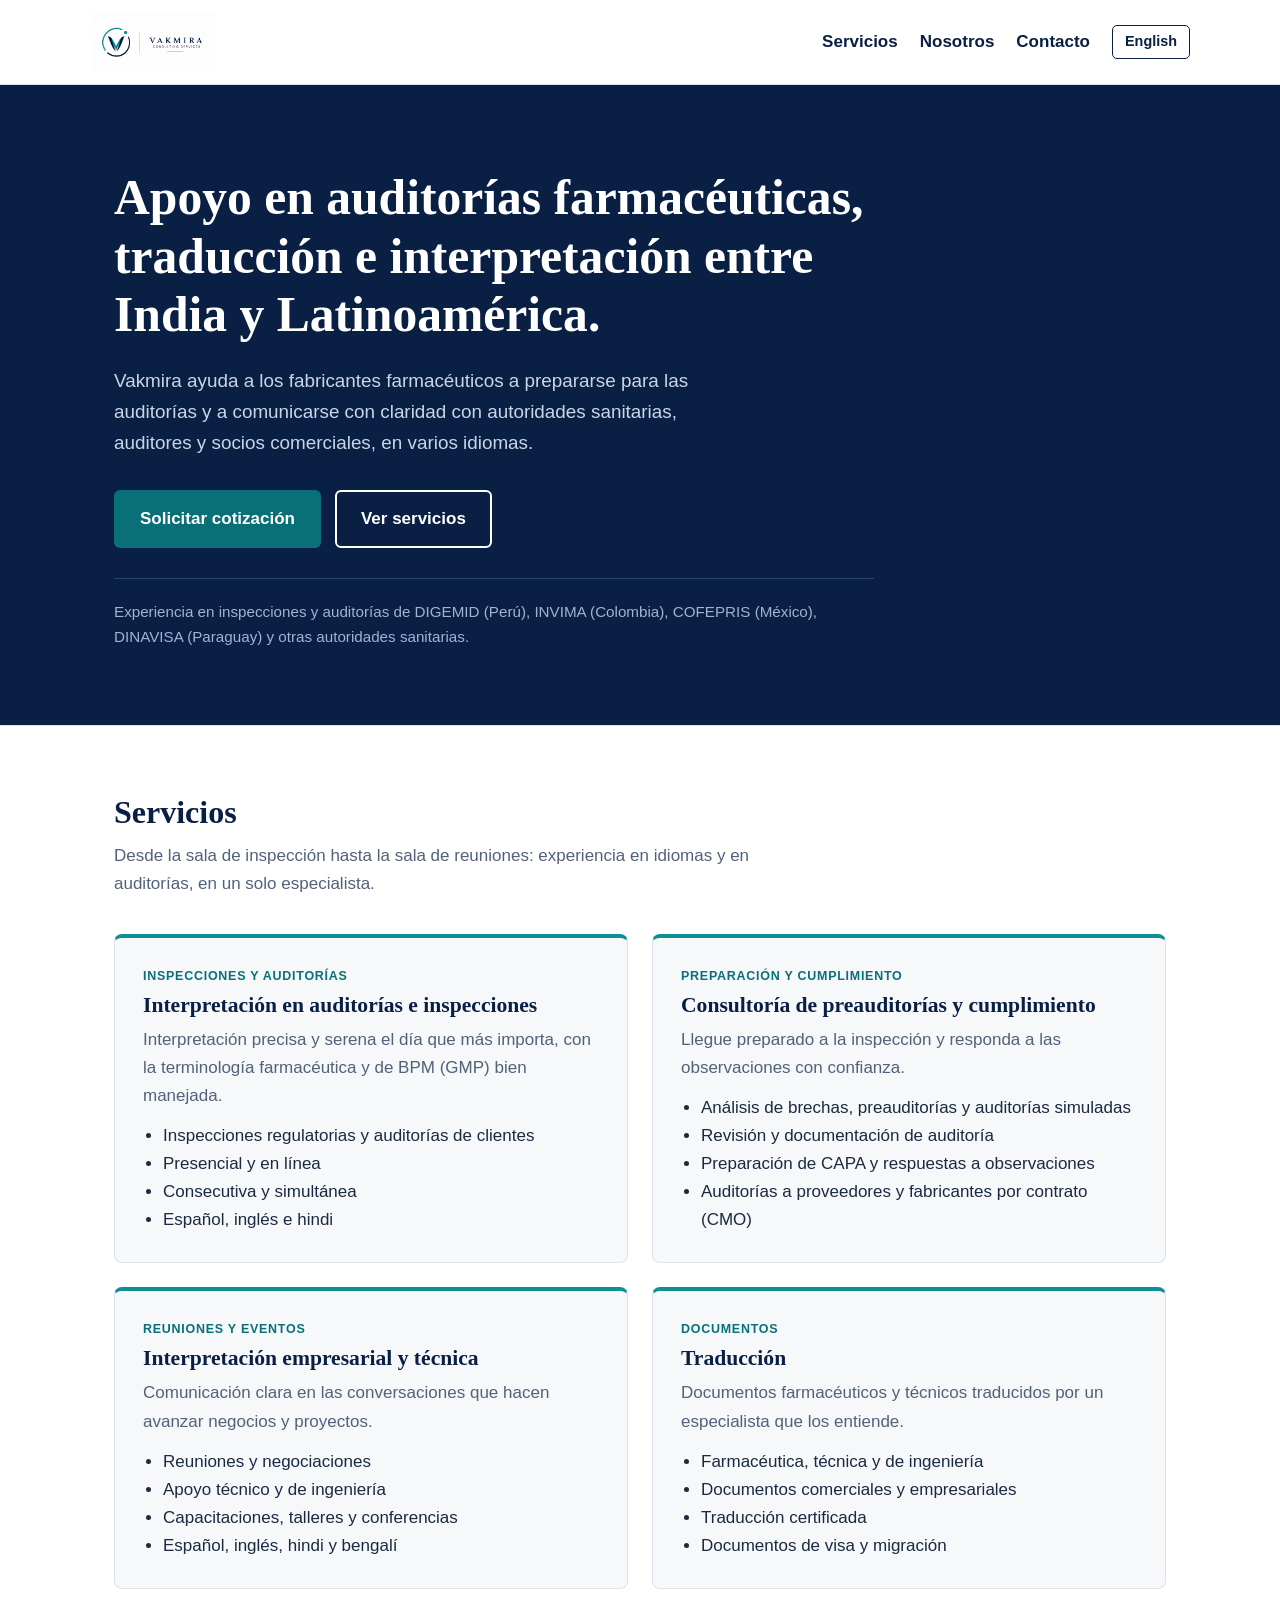
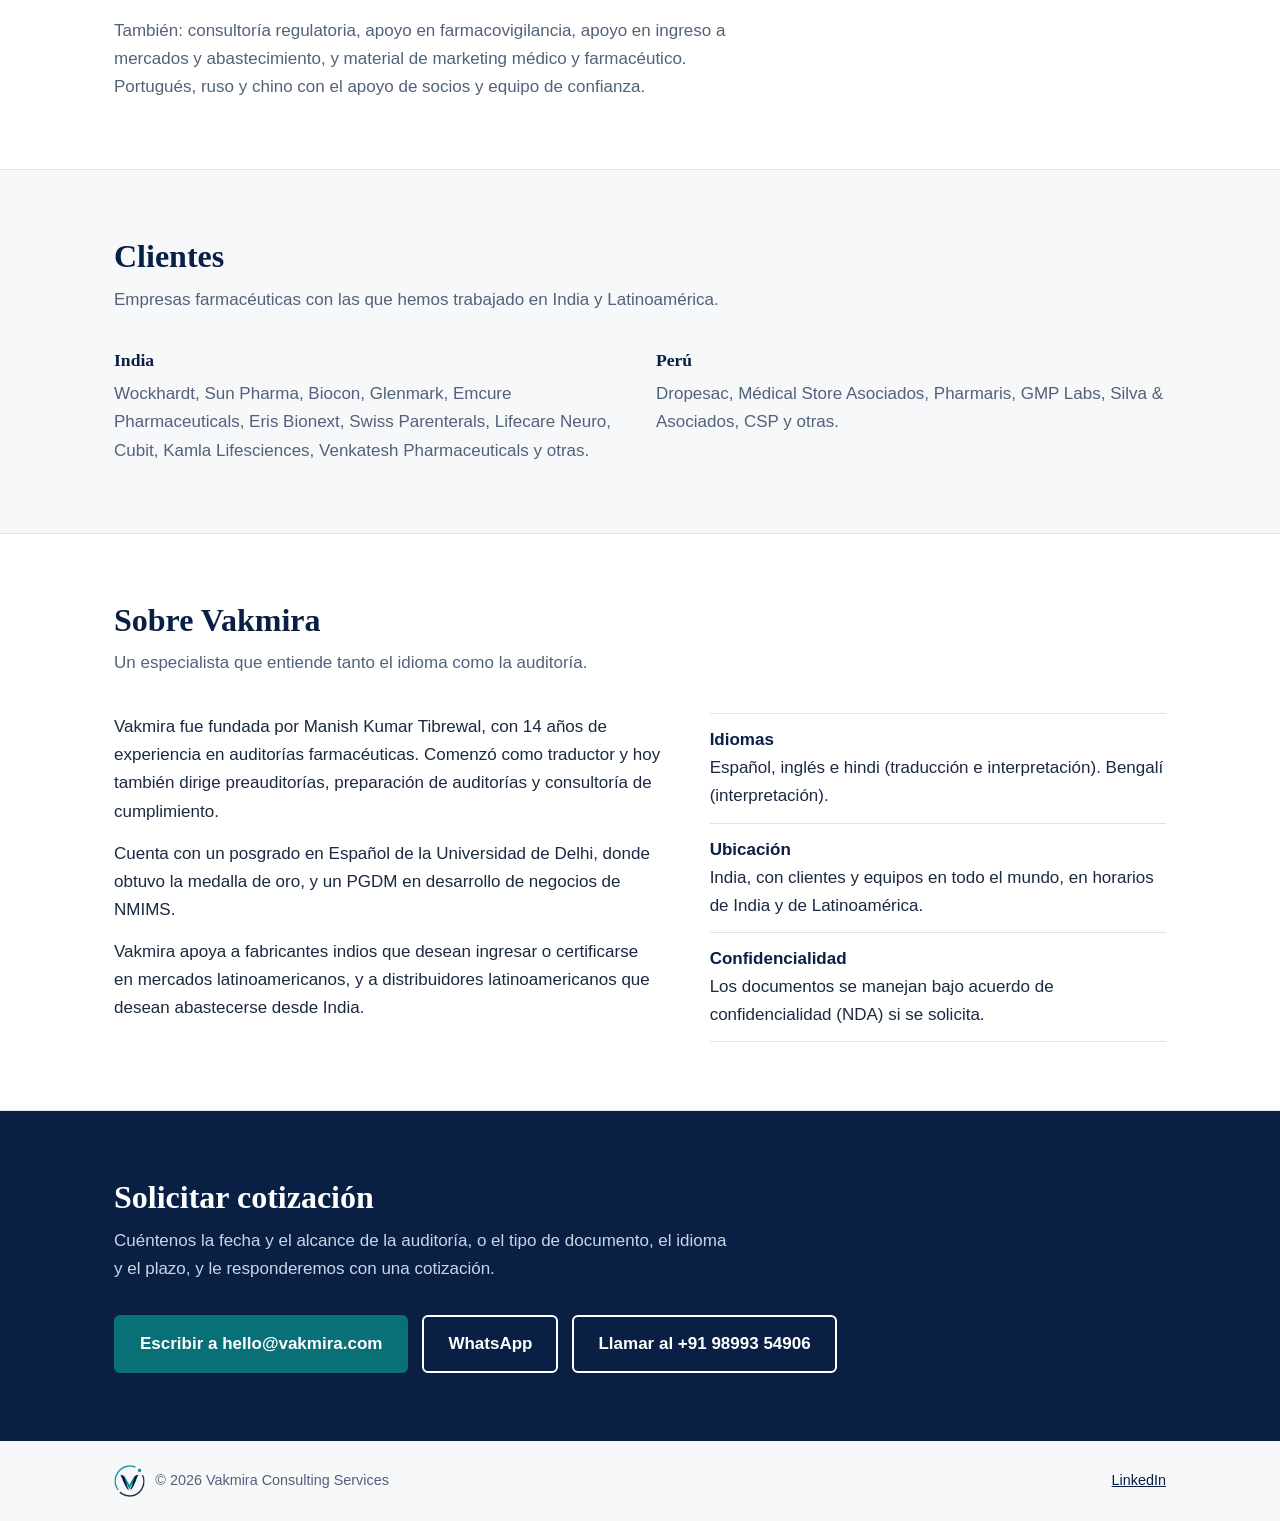
==== es.html @ 881c3103 "quick launch version" ====
<!DOCTYPE html>
<html lang="es">
<head>
  <meta charset="utf-8">
  <meta name="viewport" content="width=device-width, initial-scale=1">
  <title>Vakmira | Interpretación en auditorías farmacéuticas, traducción y consultoría</title>
  <meta name="description" content="Interpretación en auditorías e inspecciones farmacéuticas (DIGEMID, INVIMA, COFEPRIS, DINAVISA), consultoría de preauditorías y cumplimiento, y traducción farmacéutica entre India y Latinoamérica.">
  <link rel="icon" href="images/vakmira-symbol.png">
  <link rel="stylesheet" href="style.css">
</head>
<body>

<header>
  <div class="wrap bar">
    <a href="#top"><img src="images/Vakmira_logo_Consulting.png" alt="Vakmira Consulting Services"></a>
    <nav>
      <a href="#servicios">Servicios</a>
      <a href="#nosotros">Nosotros</a>
      <a href="#contacto">Contacto</a>
      <a class="lang" href="index.html" lang="en">English</a>
    </nav>
  </div>
</header>

<main id="top">

  <section class="hero">
    <div class="wrap">
      <h1>Apoyo en auditorías farmacéuticas, traducción e interpretación entre India y Latinoamérica.</h1>
      <p>Vakmira ayuda a los fabricantes farmacéuticos a prepararse para las auditorías y a comunicarse con claridad con autoridades sanitarias, auditores y socios comerciales, en varios idiomas.</p>
      <div class="btns">
        <a class="btn btn-teal" href="#contacto">Solicitar cotización</a>
        <a class="btn btn-light" href="#servicios">Ver servicios</a>
      </div>
      <div class="regs">Experiencia en inspecciones y auditorías de DIGEMID (Perú), INVIMA (Colombia), COFEPRIS (México), DINAVISA (Paraguay) y otras autoridades sanitarias.</div>
    </div>
  </section>

  <section class="alt" id="servicios">
    <div class="wrap">
      <h2>Servicios</h2>
      <p class="intro">Desde la sala de inspección hasta la sala de reuniones: experiencia en idiomas y en auditorías, en un solo especialista.</p>
      <div class="grid">

        <div class="card">
          <span class="tag">Inspecciones y auditorías</span>
          <h3>Interpretación en auditorías e inspecciones</h3>
          <p>Interpretación precisa y serena el día que más importa, con la terminología farmacéutica y de BPM (GMP) bien manejada.</p>
          <ul>
            <li>Inspecciones regulatorias y auditorías de clientes</li>
            <li>Presencial y en línea</li>
            <li>Consecutiva y simultánea</li>
            <li>Español, inglés e hindi</li>
          </ul>
        </div>

        <div class="card">
          <span class="tag">Preparación y cumplimiento</span>
          <h3>Consultoría de preauditorías y cumplimiento</h3>
          <p>Llegue preparado a la inspección y responda a las observaciones con confianza.</p>
          <ul>
            <li>Análisis de brechas, preauditorías y auditorías simuladas</li>
            <li>Revisión y documentación de auditoría</li>
            <li>Preparación de CAPA y respuestas a observaciones</li>
            <li>Auditorías a proveedores y fabricantes por contrato (CMO)</li>
          </ul>
        </div>

        <div class="card">
          <span class="tag">Reuniones y eventos</span>
          <h3>Interpretación empresarial y técnica</h3>
          <p>Comunicación clara en las conversaciones que hacen avanzar negocios y proyectos.</p>
          <ul>
            <li>Reuniones y negociaciones</li>
            <li>Apoyo técnico y de ingeniería</li>
            <li>Capacitaciones, talleres y conferencias</li>
            <li>Español, inglés, hindi y bengalí</li>
          </ul>
        </div>

        <div class="card">
          <span class="tag">Documentos</span>
          <h3>Traducción</h3>
          <p>Documentos farmacéuticos y técnicos traducidos por un especialista que los entiende.</p>
          <ul>
            <li>Farmacéutica, técnica y de ingeniería</li>
            <li>Documentos comerciales y empresariales</li>
            <li>Traducción certificada</li>
            <li>Documentos de visa y migración</li>
          </ul>
        </div>

      </div>
      <p class="intro" style="margin:28px 0 0">También: consultoría regulatoria, apoyo en farmacovigilancia, apoyo en ingreso a mercados y abastecimiento, y material de marketing médico y farmacéutico. Portugués, ruso y chino con el apoyo de socios y equipo de confianza.</p>
    </div>
  </section>

  <section id="clientes">
    <div class="wrap">
      <h2>Clientes</h2>
      <p class="intro">Empresas farmacéuticas con las que hemos trabajado en India y Latinoamérica.</p>
      <div class="clients">
        <div>
          <h3>India</h3>
          <p>Wockhardt, Sun Pharma, Biocon, Glenmark, Emcure Pharmaceuticals, Eris Bionext, Swiss Parenterals, Lifecare Neuro, Cubit, Kamla Lifesciences, Venkatesh Pharmaceuticals y otras.</p>
        </div>
        <div>
          <h3>Perú</h3>
          <p>Dropesac, Médical Store Asociados, Pharmaris, GMP Labs, Silva &amp; Asociados, CSP y otras.</p>
        </div>
      </div>
    </div>
  </section>

  <section class="alt" id="nosotros">
    <div class="wrap">
      <h2>Sobre Vakmira</h2>
      <p class="intro">Un especialista que entiende tanto el idioma como la auditoría.</p>
      <div class="about">
        <div>
          <p>Vakmira fue fundada por Manish Kumar Tibrewal, con 14 años de experiencia en auditorías farmacéuticas. Comenzó como traductor y hoy también dirige preauditorías, preparación de auditorías y consultoría de cumplimiento.</p>
          <p>Cuenta con un posgrado en Español de la Universidad de Delhi, donde obtuvo la medalla de oro, y un PGDM en desarrollo de negocios de NMIMS.</p>
          <p>Vakmira apoya a fabricantes indios que desean ingresar o certificarse en mercados latinoamericanos, y a distribuidores latinoamericanos que desean abastecerse desde India.</p>
        </div>
        <ul class="facts">
          <li><b>Idiomas</b>Español, inglés e hindi (traducción e interpretación). Bengalí (interpretación).</li>
          <li><b>Ubicación</b>India, con clientes y equipos en todo el mundo, en horarios de India y de Latinoamérica.</li>
          <li><b>Confidencialidad</b>Los documentos se manejan bajo acuerdo de confidencialidad (NDA) si se solicita.</li>
        </ul>
      </div>
    </div>
  </section>

  <section class="contact" id="contacto">
    <div class="wrap">
      <h2>Solicitar cotización</h2>
      <p>Cuéntenos la fecha y el alcance de la auditoría, o el tipo de documento, el idioma y el plazo, y le responderemos con una cotización.</p>
      <div class="btns">
        <a class="btn btn-teal" href="mailto:hello@vakmira.com?subject=Solicitud%20de%20cotizaci%C3%B3n">Escribir a hello@vakmira.com</a>
        <a class="btn btn-light" href="https://wa.me/919899354906">WhatsApp</a>
        <a class="btn btn-light" href="tel:+919899354906">Llamar al +91 98993 54906</a>
      </div>
    </div>
  </section>

</main>

<footer>
  <div class="wrap">
    <span><img src="images/vakmira-symbol.png" alt="">&copy; 2026 Vakmira Consulting Services</span>
    <a href="https://www.linkedin.com/in/manish-kumar-tibrewal-53845572">LinkedIn</a>
  </div>
</footer>

</body>
</html>
---- style.css ----
/* Vakmira shared styles. Colors are taken from the Vakmira symbol: navy and teal. */
:root {
  --navy: #0A1F44;
  --teal: #0E8F96;
  --teal-dark: #0A7078;
  --ink: #1B2A41;
  --muted: #52627A;
  --line: #DCE3EA;
  --paper: #F6F8FA;
}
* { box-sizing: border-box; }
html { scroll-behavior: smooth; }
body { margin: 0; font: 17px/1.65 Arial, Helvetica, sans-serif; color: var(--ink); background: var(--paper); }
h1, h2, h3 { font-family: Georgia, "Times New Roman", serif; color: var(--navy); line-height: 1.18; margin: 0; }
.wrap { max-width: 1100px; margin: 0 auto; padding: 0 24px; }

/* Header */
header { background: #fff; border-bottom: 1px solid var(--line); }
.bar { display: flex; align-items: center; justify-content: space-between; gap: 12px; flex-wrap: wrap; padding: 12px 0; }
.bar img { height: 60px; display: block; }
nav { display: flex; align-items: center; gap: 22px; flex-wrap: wrap; }
nav a { color: var(--navy); text-decoration: none; font-weight: 600; }
nav a:hover { color: var(--teal-dark); }
nav .lang { border: 1.5px solid var(--navy); border-radius: 5px; padding: 4px 12px; font-size: .9rem; }

/* Opening section */
.hero { background: var(--navy); color: #fff; padding: 84px 0 76px; }
.hero h1 { color: #fff; font-size: clamp(2rem, 5vw, 3.1rem); max-width: 780px; }
.hero p { font-size: 1.18rem; color: #C9D6E6; max-width: 640px; margin: 20px 0 0; }
.regs { margin-top: 30px; padding-top: 20px; border-top: 1px solid #2B4170; color: #9FB4D0; font-size: .95rem; max-width: 760px; }

/* Buttons */
.btns { display: flex; gap: 14px; flex-wrap: wrap; margin-top: 32px; }
.btn { display: inline-block; padding: 13px 24px; border-radius: 6px; font-weight: 700; text-decoration: none; border: 2px solid transparent; }
.btn-teal { background: var(--teal-dark); color: #fff; }
.btn-teal:hover { background: var(--teal); }
.btn-light { border-color: #fff; color: #fff; }
.btn-light:hover { background: rgba(255, 255, 255, .14); }

/* Sections */
section { padding: 68px 0; }
.alt { background: #fff; border-top: 1px solid var(--line); border-bottom: 1px solid var(--line); }
h2 { font-size: 2rem; margin-bottom: 10px; }
.intro { color: var(--muted); max-width: 640px; margin: 0 0 36px; }

/* Service cards */
.grid { display: grid; grid-template-columns: repeat(2, 1fr); gap: 24px; }
.card { background: #fff; border: 1px solid var(--line); border-top: 4px solid var(--teal); border-radius: 8px; padding: 28px; }
.alt .card { background: var(--paper); }
.card h3 { font-size: 1.35rem; margin-bottom: 8px; }
.card p { margin: 0 0 12px; color: var(--muted); }
.card ul { margin: 0; padding-left: 20px; }
.tag { display: block; font-size: .78rem; font-weight: 700; letter-spacing: .06em; text-transform: uppercase; color: var(--teal-dark); margin-bottom: 6px; }

/* Clients */
.clients { display: grid; grid-template-columns: 1fr 1fr; gap: 32px; }
.clients h3 { font-size: 1.1rem; margin-bottom: 10px; }
.clients p { margin: 0; color: var(--muted); }

/* About */
.about { display: grid; grid-template-columns: 1.2fr 1fr; gap: 48px; }
.about p { margin: 0 0 14px; }
.facts { list-style: none; margin: 0; padding: 0; }
.facts li { padding: 12px 0; border-bottom: 1px solid var(--line); }
.facts li:first-child { border-top: 1px solid var(--line); }
.facts b { display: block; color: var(--navy); }

/* Contact */
.contact { background: var(--navy); color: #fff; }
.contact h2 { color: #fff; }
.contact p { color: #C9D6E6; max-width: 620px; margin: 0 0 8px; }

footer { padding: 24px 0; font-size: .9rem; color: var(--muted); }
footer .wrap { display: flex; align-items: center; justify-content: space-between; flex-wrap: wrap; gap: 12px; }
footer img { height: 32px; vertical-align: middle; margin-right: 10px; }
footer a { color: var(--navy); }

/* Phones */
@media (max-width: 760px) {
  .grid, .clients, .about { grid-template-columns: 1fr; }
  .hero { padding: 52px 0; }
  section { padding: 48px 0; }
}
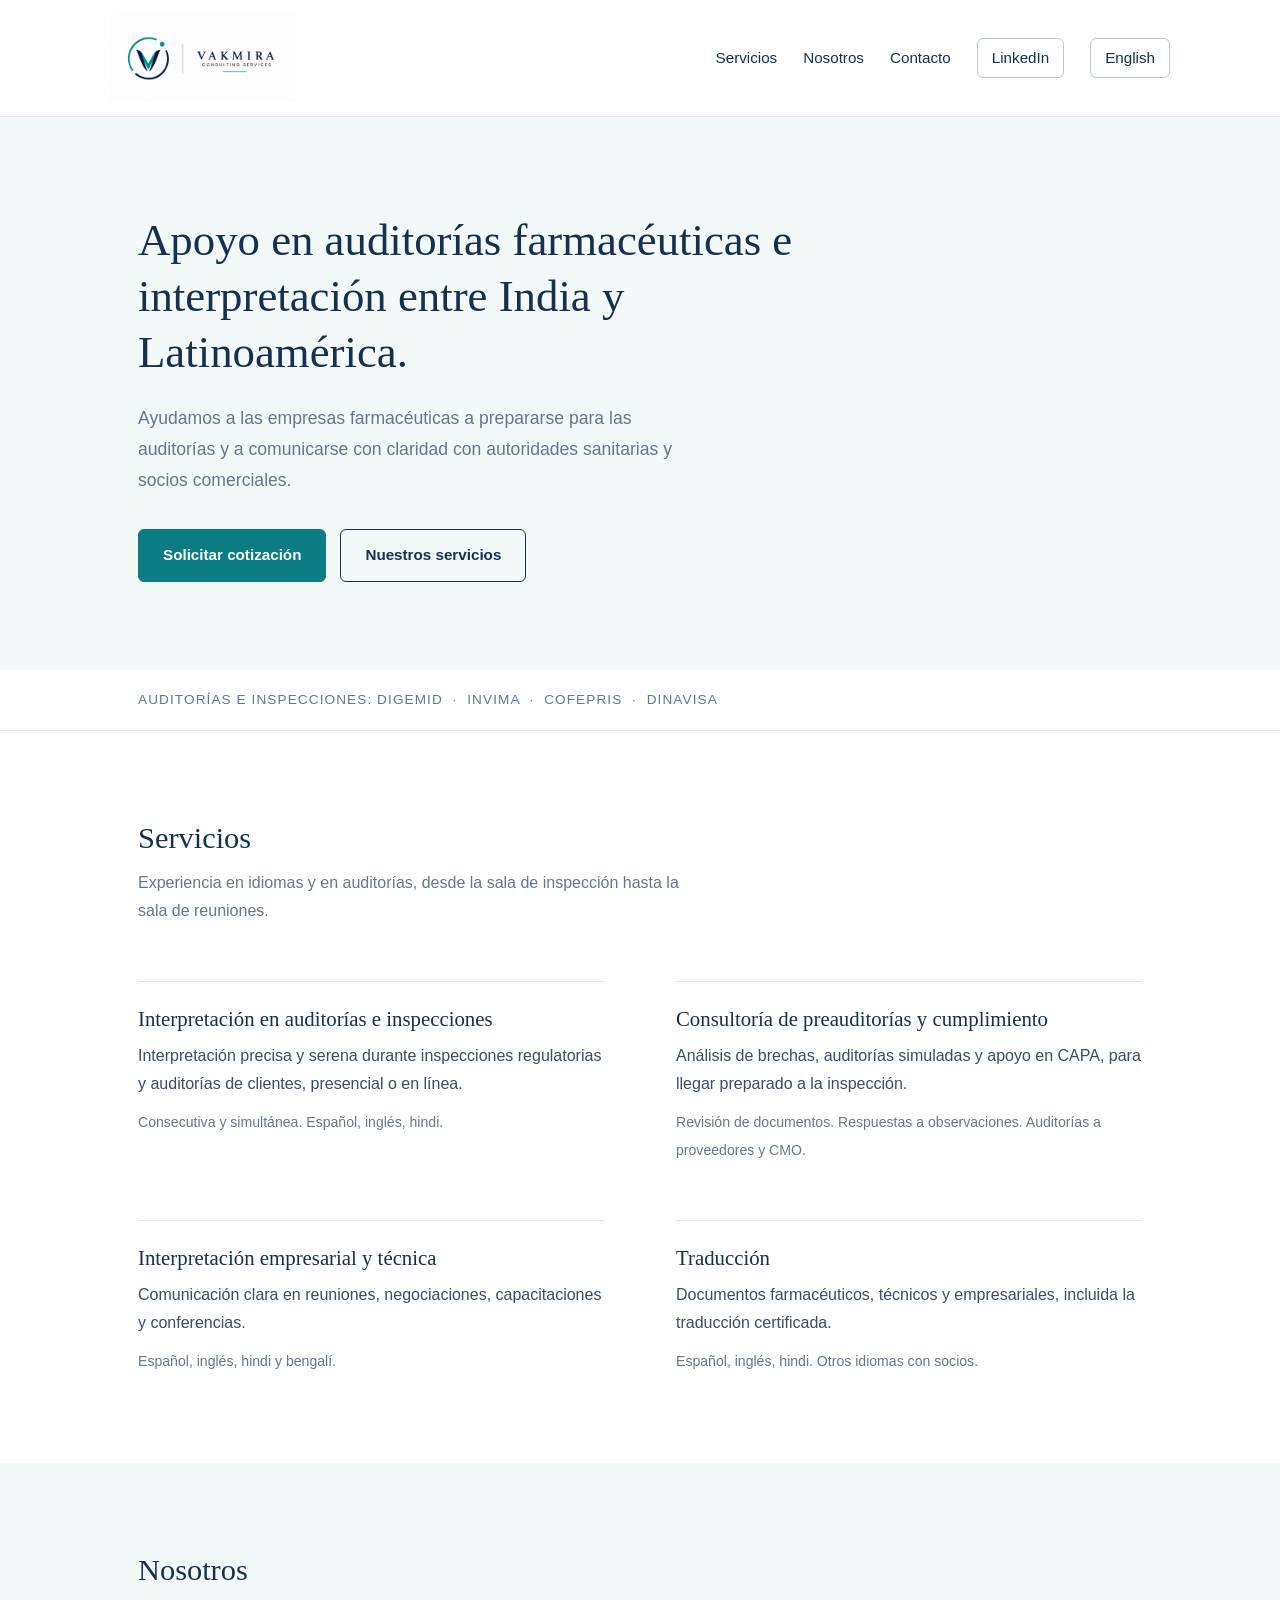
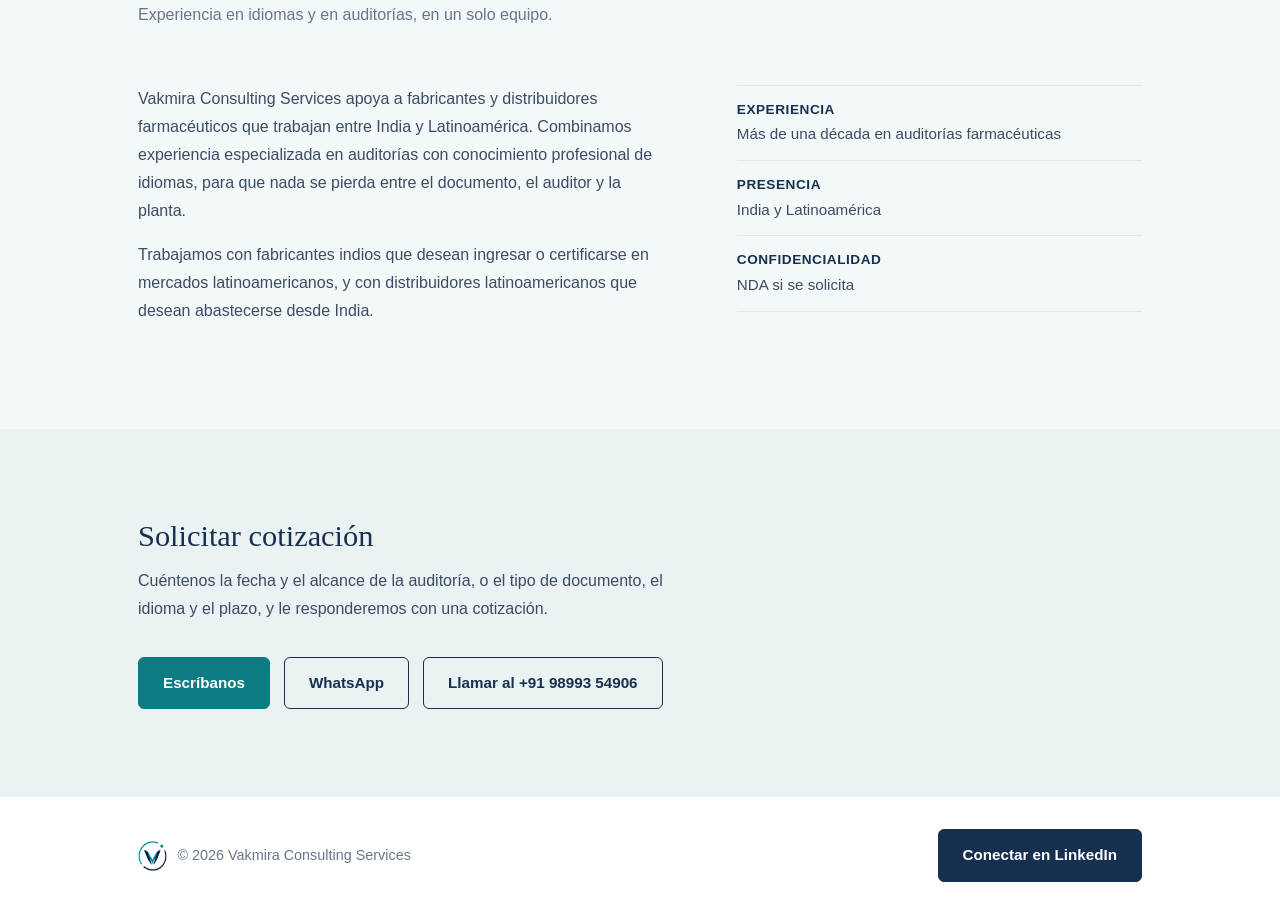
==== commit f43f2aa3: "Latest site files 17 oct" ====
--- a/es.html
+++ b/es.html
@@ -17,7 +17,8 @@
       <a href="#servicios">Servicios</a>
       <a href="#nosotros">Nosotros</a>
       <a href="#contacto">Contacto</a>
-      <a class="lang" href="index.html" lang="en">English</a>
+      <a class="pill" href="https://www.linkedin.com/in/manish-kumar-tibrewal-53845572">LinkedIn</a>
+      <a class="pill" href="index.html" lang="en">English</a>
     </nav>
   </div>
 </header>
@@ -26,87 +27,41 @@
 
   <section class="hero">
     <div class="wrap">
-      <h1>Apoyo en auditorías farmacéuticas, traducción e interpretación entre India y Latinoamérica.</h1>
-      <p>Vakmira ayuda a los fabricantes farmacéuticos a prepararse para las auditorías y a comunicarse con claridad con autoridades sanitarias, auditores y socios comerciales, en varios idiomas.</p>
+      <h1>Apoyo en auditorías farmacéuticas e interpretación entre India y Latinoamérica.</h1>
+      <p>Ayudamos a las empresas farmacéuticas a prepararse para las auditorías y a comunicarse con claridad con autoridades sanitarias y socios comerciales.</p>
       <div class="btns">
         <a class="btn btn-teal" href="#contacto">Solicitar cotización</a>
-        <a class="btn btn-light" href="#servicios">Ver servicios</a>
+        <a class="btn" href="#servicios">Nuestros servicios</a>
       </div>
-      <div class="regs">Experiencia en inspecciones y auditorías de DIGEMID (Perú), INVIMA (Colombia), COFEPRIS (México), DINAVISA (Paraguay) y otras autoridades sanitarias.</div>
     </div>
   </section>
 
-  <section class="alt" id="servicios">
+  <div class="strip"><div class="wrap">Auditorías e inspecciones: DIGEMID &nbsp;·&nbsp; INVIMA &nbsp;·&nbsp; COFEPRIS &nbsp;·&nbsp; DINAVISA</div></div>
+
+  <section id="servicios">
     <div class="wrap">
       <h2>Servicios</h2>
-      <p class="intro">Desde la sala de inspección hasta la sala de reuniones: experiencia en idiomas y en auditorías, en un solo especialista.</p>
+      <p class="intro">Experiencia en idiomas y en auditorías, desde la sala de inspección hasta la sala de reuniones.</p>
       <div class="grid">
-
-        <div class="card">
-          <span class="tag">Inspecciones y auditorías</span>
+        <div class="svc">
           <h3>Interpretación en auditorías e inspecciones</h3>
-          <p>Interpretación precisa y serena el día que más importa, con la terminología farmacéutica y de BPM (GMP) bien manejada.</p>
-          <ul>
-            <li>Inspecciones regulatorias y auditorías de clientes</li>
-            <li>Presencial y en línea</li>
-            <li>Consecutiva y simultánea</li>
-            <li>Español, inglés e hindi</li>
-          </ul>
+          <p>Interpretación precisa y serena durante inspecciones regulatorias y auditorías de clientes, presencial o en línea.</p>
+          <small>Consecutiva y simultánea. Español, inglés, hindi.</small>
         </div>
-
-        <div class="card">
-          <span class="tag">Preparación y cumplimiento</span>
+        <div class="svc">
           <h3>Consultoría de preauditorías y cumplimiento</h3>
-          <p>Llegue preparado a la inspección y responda a las observaciones con confianza.</p>
-          <ul>
-            <li>Análisis de brechas, preauditorías y auditorías simuladas</li>
-            <li>Revisión y documentación de auditoría</li>
-            <li>Preparación de CAPA y respuestas a observaciones</li>
-            <li>Auditorías a proveedores y fabricantes por contrato (CMO)</li>
-          </ul>
+          <p>Análisis de brechas, auditorías simuladas y apoyo en CAPA, para llegar preparado a la inspección.</p>
+          <small>Revisión de documentos. Respuestas a observaciones. Auditorías a proveedores y CMO.</small>
         </div>
-
-        <div class="card">
-          <span class="tag">Reuniones y eventos</span>
+        <div class="svc">
           <h3>Interpretación empresarial y técnica</h3>
-          <p>Comunicación clara en las conversaciones que hacen avanzar negocios y proyectos.</p>
-          <ul>
-            <li>Reuniones y negociaciones</li>
-            <li>Apoyo técnico y de ingeniería</li>
-            <li>Capacitaciones, talleres y conferencias</li>
-            <li>Español, inglés, hindi y bengalí</li>
-          </ul>
+          <p>Comunicación clara en reuniones, negociaciones, capacitaciones y conferencias.</p>
+          <small>Español, inglés, hindi y bengalí.</small>
         </div>
-
-        <div class="card">
-          <span class="tag">Documentos</span>
+        <div class="svc">
           <h3>Traducción</h3>
-          <p>Documentos farmacéuticos y técnicos traducidos por un especialista que los entiende.</p>
-          <ul>
-            <li>Farmacéutica, técnica y de ingeniería</li>
-            <li>Documentos comerciales y empresariales</li>
-            <li>Traducción certificada</li>
-            <li>Documentos de visa y migración</li>
-          </ul>
-        </div>
-
-      </div>
-      <p class="intro" style="margin:28px 0 0">También: consultoría regulatoria, apoyo en farmacovigilancia, apoyo en ingreso a mercados y abastecimiento, y material de marketing médico y farmacéutico. Portugués, ruso y chino con el apoyo de socios y equipo de confianza.</p>
-    </div>
-  </section>
-
-  <section id="clientes">
-    <div class="wrap">
-      <h2>Clientes</h2>
-      <p class="intro">Empresas farmacéuticas con las que hemos trabajado en India y Latinoamérica.</p>
-      <div class="clients">
-        <div>
-          <h3>India</h3>
-          <p>Wockhardt, Sun Pharma, Biocon, Glenmark, Emcure Pharmaceuticals, Eris Bionext, Swiss Parenterals, Lifecare Neuro, Cubit, Kamla Lifesciences, Venkatesh Pharmaceuticals y otras.</p>
-        </div>
-        <div>
-          <h3>Perú</h3>
-          <p>Dropesac, Médical Store Asociados, Pharmaris, GMP Labs, Silva &amp; Asociados, CSP y otras.</p>
+          <p>Documentos farmacéuticos, técnicos y empresariales, incluida la traducción certificada.</p>
+          <small>Español, inglés, hindi. Otros idiomas con socios.</small>
         </div>
       </div>
     </div>
@@ -114,18 +69,17 @@
 
   <section class="alt" id="nosotros">
     <div class="wrap">
-      <h2>Sobre Vakmira</h2>
-      <p class="intro">Un especialista que entiende tanto el idioma como la auditoría.</p>
+      <h2>Nosotros</h2>
+      <p class="intro">Experiencia en idiomas y en auditorías, en un solo equipo.</p>
       <div class="about">
         <div>
-          <p>Vakmira fue fundada por Manish Kumar Tibrewal, con 14 años de experiencia en auditorías farmacéuticas. Comenzó como traductor y hoy también dirige preauditorías, preparación de auditorías y consultoría de cumplimiento.</p>
-          <p>Cuenta con un posgrado en Español de la Universidad de Delhi, donde obtuvo la medalla de oro, y un PGDM en desarrollo de negocios de NMIMS.</p>
-          <p>Vakmira apoya a fabricantes indios que desean ingresar o certificarse en mercados latinoamericanos, y a distribuidores latinoamericanos que desean abastecerse desde India.</p>
+          <p>Vakmira Consulting Services apoya a fabricantes y distribuidores farmacéuticos que trabajan entre India y Latinoamérica. Combinamos experiencia especializada en auditorías con conocimiento profesional de idiomas, para que nada se pierda entre el documento, el auditor y la planta.</p>
+          <p>Trabajamos con fabricantes indios que desean ingresar o certificarse en mercados latinoamericanos, y con distribuidores latinoamericanos que desean abastecerse desde India.</p>
         </div>
         <ul class="facts">
-          <li><b>Idiomas</b>Español, inglés e hindi (traducción e interpretación). Bengalí (interpretación).</li>
-          <li><b>Ubicación</b>India, con clientes y equipos en todo el mundo, en horarios de India y de Latinoamérica.</li>
-          <li><b>Confidencialidad</b>Los documentos se manejan bajo acuerdo de confidencialidad (NDA) si se solicita.</li>
+          <li><b>Experiencia</b>Más de una década en auditorías farmacéuticas</li>
+          <li><b>Presencia</b>India y Latinoamérica</li>
+          <li><b>Confidencialidad</b>NDA si se solicita</li>
         </ul>
       </div>
     </div>
@@ -136,9 +90,9 @@
       <h2>Solicitar cotización</h2>
       <p>Cuéntenos la fecha y el alcance de la auditoría, o el tipo de documento, el idioma y el plazo, y le responderemos con una cotización.</p>
       <div class="btns">
-        <a class="btn btn-teal" href="mailto:hello@vakmira.com?subject=Solicitud%20de%20cotizaci%C3%B3n">Escribir a hello@vakmira.com</a>
-        <a class="btn btn-light" href="https://wa.me/919899354906">WhatsApp</a>
-        <a class="btn btn-light" href="tel:+919899354906">Llamar al +91 98993 54906</a>
+        <a class="btn btn-teal" href="mailto:hello@vakmira.com?subject=Solicitud%20de%20cotizaci%C3%B3n">Escríbanos</a>
+        <a class="btn" href="https://wa.me/919899354906">WhatsApp</a>
+        <a class="btn" href="tel:+919899354906">Llamar al +91 98993 54906</a>
       </div>
     </div>
   </section>
@@ -148,7 +102,7 @@
 <footer>
   <div class="wrap">
     <span><img src="images/vakmira-symbol.png" alt="">&copy; 2026 Vakmira Consulting Services</span>
-    <a href="https://www.linkedin.com/in/manish-kumar-tibrewal-53845572">LinkedIn</a>
+    <a class="btn btn-navy" href="https://www.linkedin.com/in/manish-kumar-tibrewal-53845572">Conectar en LinkedIn</a>
   </div>
 </footer>
 
--- a/style.css
+++ b/style.css
@@ -1,83 +1,77 @@
-/* Vakmira shared styles. Colors are taken from the Vakmira symbol: navy and teal. */
+/* Vakmira shared styles: lighter, calmer version. Brand navy and teal come from the symbol. */
 :root {
-  --navy: #0A1F44;
+  --navy: #17304F;
   --teal: #0E8F96;
-  --teal-dark: #0A7078;
-  --ink: #1B2A41;
-  --muted: #52627A;
-  --line: #DCE3EA;
-  --paper: #F6F8FA;
+  --teal-dark: #0B7C83;
+  --text: #3B4C63;
+  --muted: #66778C;
+  --line: #E1E8EC;
+  --tint: #F3F8F8;
 }
 * { box-sizing: border-box; }
 html { scroll-behavior: smooth; }
-body { margin: 0; font: 17px/1.65 Arial, Helvetica, sans-serif; color: var(--ink); background: var(--paper); }
-h1, h2, h3 { font-family: Georgia, "Times New Roman", serif; color: var(--navy); line-height: 1.18; margin: 0; }
-.wrap { max-width: 1100px; margin: 0 auto; padding: 0 24px; }
+body { margin: 0; font: 16px/1.75 Arial, Helvetica, sans-serif; color: var(--text); background: #fff; }
+h1, h2, h3 { font-family: Georgia, "Times New Roman", serif; font-weight: 400; color: var(--navy); line-height: 1.25; margin: 0; }
+.wrap { max-width: 1060px; margin: 0 auto; padding: 0 28px; }
 
 /* Header */
-header { background: #fff; border-bottom: 1px solid var(--line); }
-.bar { display: flex; align-items: center; justify-content: space-between; gap: 12px; flex-wrap: wrap; padding: 12px 0; }
-.bar img { height: 60px; display: block; }
-nav { display: flex; align-items: center; gap: 22px; flex-wrap: wrap; }
-nav a { color: var(--navy); text-decoration: none; font-weight: 600; }
+header { border-bottom: 1px solid var(--line); }
+.bar { display: flex; align-items: center; justify-content: space-between; gap: 16px; flex-wrap: wrap; padding: 14px 0; }
+.bar img { height: 88px; display: block; }
+nav { display: flex; align-items: center; gap: 26px; flex-wrap: wrap; }
+nav a { color: var(--navy); text-decoration: none; font-weight: 500; font-size: .95rem; }
 nav a:hover { color: var(--teal-dark); }
-nav .lang { border: 1.5px solid var(--navy); border-radius: 5px; padding: 4px 12px; font-size: .9rem; }
+nav .pill { border: 1px solid #B9C7D6; border-radius: 6px; padding: 6px 14px; }
+nav .pill:hover { border-color: var(--teal); }
 
 /* Opening section */
-.hero { background: var(--navy); color: #fff; padding: 84px 0 76px; }
-.hero h1 { color: #fff; font-size: clamp(2rem, 5vw, 3.1rem); max-width: 780px; }
-.hero p { font-size: 1.18rem; color: #C9D6E6; max-width: 640px; margin: 20px 0 0; }
-.regs { margin-top: 30px; padding-top: 20px; border-top: 1px solid #2B4170; color: #9FB4D0; font-size: .95rem; max-width: 760px; }
+.hero { background: var(--tint); padding: 96px 0 88px; }
+.hero h1 { font-size: clamp(1.9rem, 4.4vw, 2.8rem); max-width: 700px; }
+.hero p { font-size: 1.1rem; color: var(--muted); max-width: 560px; margin: 22px 0 0; }
+.strip { padding: 18px 0; border-bottom: 1px solid var(--line); font-size: .85rem; letter-spacing: .08em; text-transform: uppercase; color: var(--muted); }
 
 /* Buttons */
-.btns { display: flex; gap: 14px; flex-wrap: wrap; margin-top: 32px; }
-.btn { display: inline-block; padding: 13px 24px; border-radius: 6px; font-weight: 700; text-decoration: none; border: 2px solid transparent; }
-.btn-teal { background: var(--teal-dark); color: #fff; }
-.btn-teal:hover { background: var(--teal); }
-.btn-light { border-color: #fff; color: #fff; }
-.btn-light:hover { background: rgba(255, 255, 255, .14); }
+.btns { display: flex; gap: 14px; flex-wrap: wrap; margin-top: 34px; }
+.btn { display: inline-block; padding: 12px 24px; border-radius: 6px; font-weight: 600; font-size: .95rem; text-decoration: none; border: 1.5px solid var(--navy); color: var(--navy); }
+.btn:hover { background: rgba(14, 143, 150, .08); }
+.btn-teal { background: var(--teal-dark); border-color: var(--teal-dark); color: #fff; }
+.btn-teal:hover { background: var(--teal); border-color: var(--teal); }
+.btn-navy { background: var(--navy); color: #fff; }
+.btn-navy:hover { background: var(--teal-dark); border-color: var(--teal-dark); }
 
 /* Sections */
-section { padding: 68px 0; }
-.alt { background: #fff; border-top: 1px solid var(--line); border-bottom: 1px solid var(--line); }
-h2 { font-size: 2rem; margin-bottom: 10px; }
-.intro { color: var(--muted); max-width: 640px; margin: 0 0 36px; }
+section { padding: 88px 0; }
+h2 { font-size: 1.9rem; margin-bottom: 12px; }
+.intro { color: var(--muted); max-width: 560px; margin: 0 0 56px; }
 
-/* Service cards */
-.grid { display: grid; grid-template-columns: repeat(2, 1fr); gap: 24px; }
-.card { background: #fff; border: 1px solid var(--line); border-top: 4px solid var(--teal); border-radius: 8px; padding: 28px; }
-.alt .card { background: var(--paper); }
-.card h3 { font-size: 1.35rem; margin-bottom: 8px; }
-.card p { margin: 0 0 12px; color: var(--muted); }
-.card ul { margin: 0; padding-left: 20px; }
-.tag { display: block; font-size: .78rem; font-weight: 700; letter-spacing: .06em; text-transform: uppercase; color: var(--teal-dark); margin-bottom: 6px; }
-
-/* Clients */
-.clients { display: grid; grid-template-columns: 1fr 1fr; gap: 32px; }
-.clients h3 { font-size: 1.1rem; margin-bottom: 10px; }
-.clients p { margin: 0; color: var(--muted); }
+/* Services */
+.grid { display: grid; grid-template-columns: 1fr 1fr; gap: 56px 72px; }
+.svc { border-top: 1px solid var(--line); padding-top: 24px; }
+.svc h3 { font-size: 1.3rem; margin-bottom: 10px; }
+.svc p { margin: 0 0 10px; }
+.svc small { color: var(--muted); font-size: .88rem; }
 
 /* About */
-.about { display: grid; grid-template-columns: 1.2fr 1fr; gap: 48px; }
-.about p { margin: 0 0 14px; }
-.facts { list-style: none; margin: 0; padding: 0; }
+.alt { background: var(--tint); }
+.about { display: grid; grid-template-columns: 1.3fr 1fr; gap: 72px; }
+.about p { margin: 0 0 16px; }
+.facts { list-style: none; margin: 0; padding: 0; font-size: .95rem; }
 .facts li { padding: 12px 0; border-bottom: 1px solid var(--line); }
 .facts li:first-child { border-top: 1px solid var(--line); }
-.facts b { display: block; color: var(--navy); }
+.facts b { display: block; color: var(--navy); font-weight: 600; font-size: .85rem; letter-spacing: .04em; text-transform: uppercase; }
 
 /* Contact */
-.contact { background: var(--navy); color: #fff; }
-.contact h2 { color: #fff; }
-.contact p { color: #C9D6E6; max-width: 620px; margin: 0 0 8px; }
+.contact { background: #EAF2F3; }
+.contact p { max-width: 560px; margin: 0; }
 
-footer { padding: 24px 0; font-size: .9rem; color: var(--muted); }
-footer .wrap { display: flex; align-items: center; justify-content: space-between; flex-wrap: wrap; gap: 12px; }
-footer img { height: 32px; vertical-align: middle; margin-right: 10px; }
-footer a { color: var(--navy); }
+footer { padding: 32px 0; font-size: .9rem; color: var(--muted); }
+footer .wrap { display: flex; align-items: center; justify-content: space-between; flex-wrap: wrap; gap: 16px; }
+footer img { height: 30px; vertical-align: middle; margin-right: 10px; }
 
 /* Phones */
 @media (max-width: 760px) {
-  .grid, .clients, .about { grid-template-columns: 1fr; }
-  .hero { padding: 52px 0; }
-  section { padding: 48px 0; }
+  .grid, .about { grid-template-columns: 1fr; gap: 40px; }
+  .bar img { height: 64px; }
+  .hero { padding: 56px 0; }
+  section { padding: 56px 0; }
 }
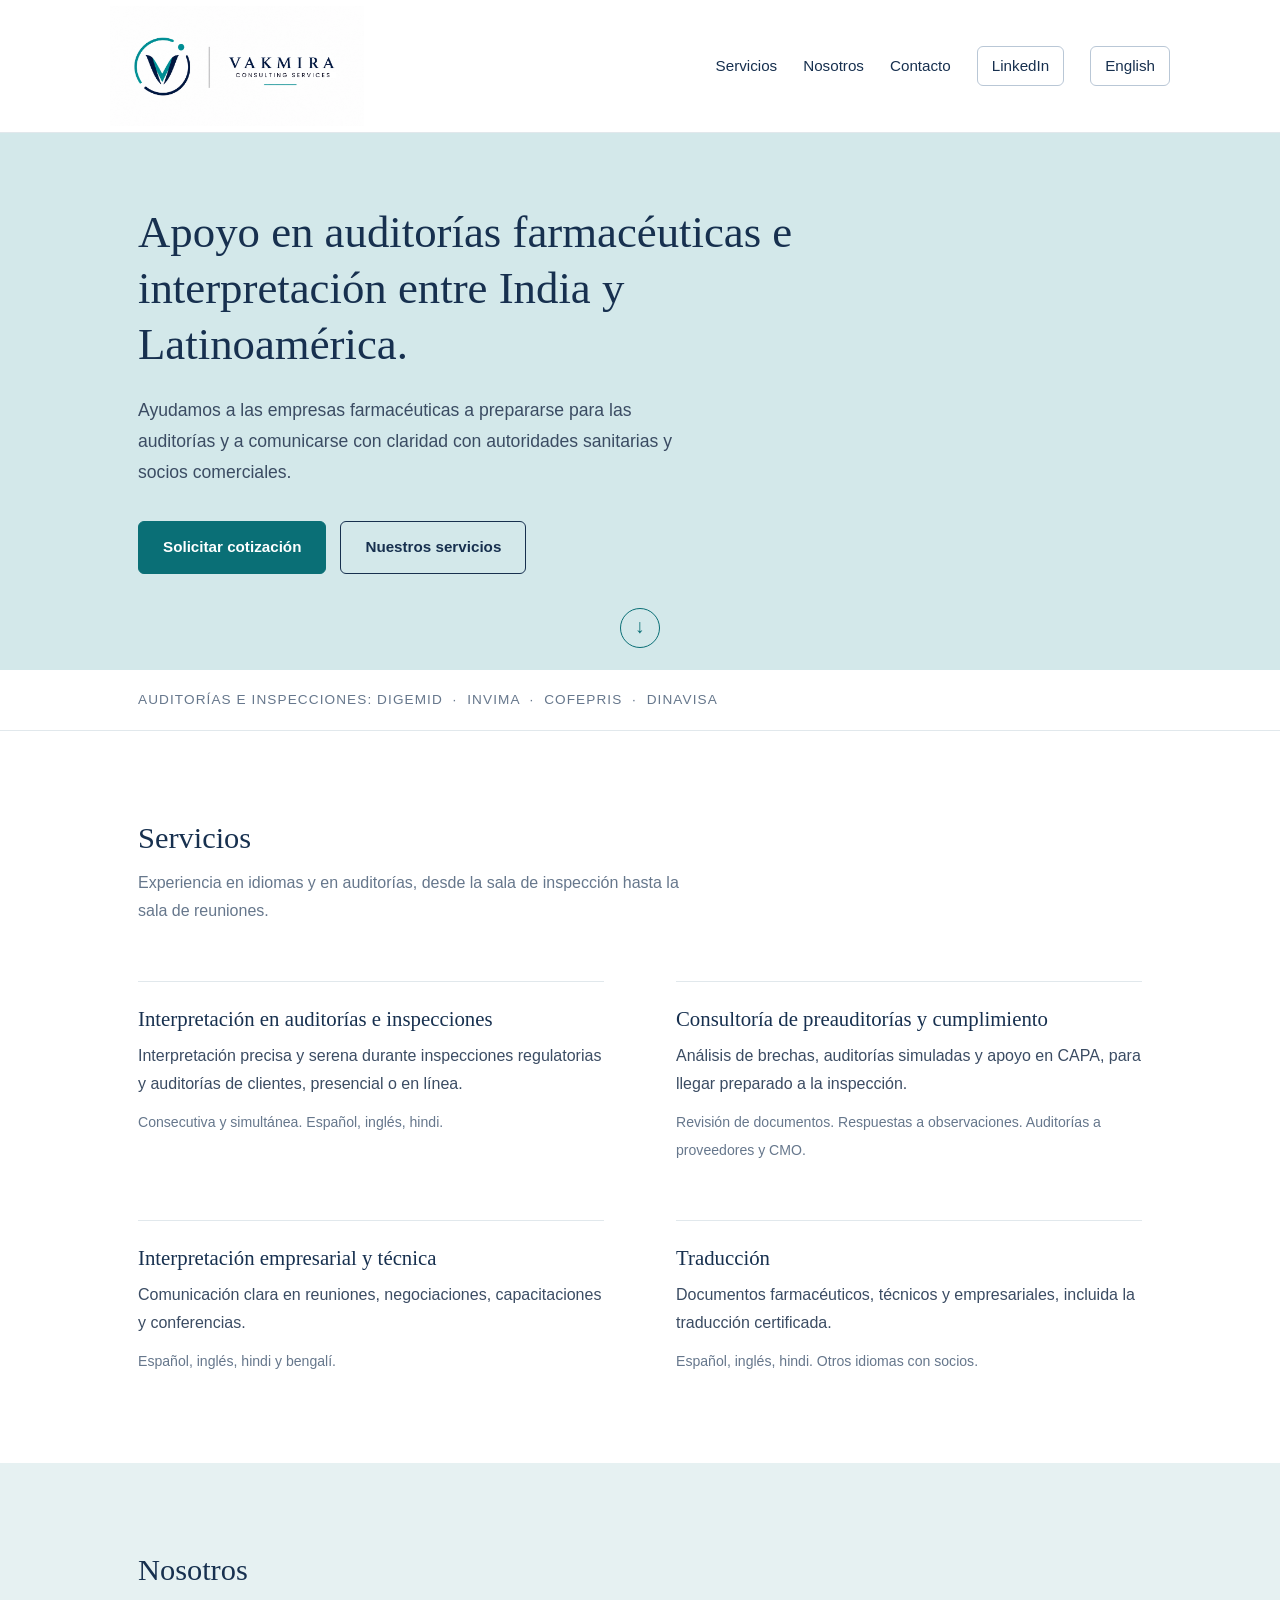
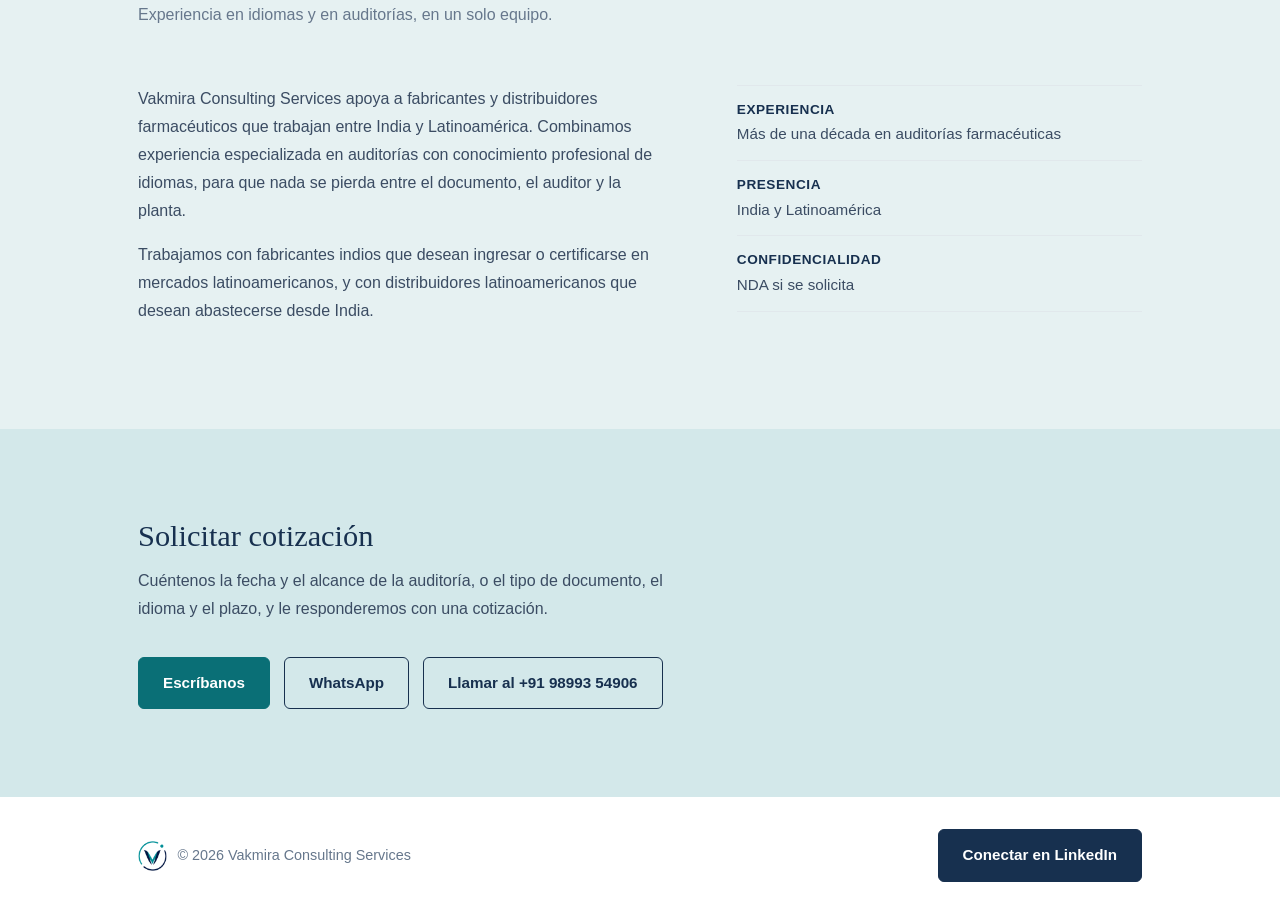
==== commit 6045260c: "Linkedin new tab" ====
--- a/es.html
+++ b/es.html
@@ -17,7 +17,7 @@
       <a href="#servicios">Servicios</a>
       <a href="#nosotros">Nosotros</a>
       <a href="#contacto">Contacto</a>
-      <a class="pill" href="https://www.linkedin.com/in/manish-kumar-tibrewal-53845572">LinkedIn</a>
+      <a class="pill" href="https://www.linkedin.com/in/manish-kumar-tibrewal-53845572" target="_blank" rel="noopener">LinkedIn</a>
       <a class="pill" href="index.html" lang="en">English</a>
     </nav>
   </div>
@@ -102,7 +102,7 @@
 <footer>
   <div class="wrap">
     <span><img src="images/vakmira-symbol.png" alt="">&copy; 2026 Vakmira Consulting Services</span>
-    <a class="btn btn-navy" href="https://www.linkedin.com/in/manish-kumar-tibrewal-53845572">Conectar en LinkedIn</a>
+    <a class="btn btn-navy" href="https://www.linkedin.com/in/manish-kumar-tibrewal-53845572" target="_blank" rel="noopener">Conectar en LinkedIn</a>
   </div>
 </footer>
 
--- a/style.css
+++ b/style.css
@@ -1,12 +1,13 @@
-/* Vakmira shared styles: lighter, calmer version. Brand navy and teal come from the symbol. */
+/* Vakmira shared styles. Brand navy and teal come from the symbol. */
 :root {
   --navy: #17304F;
   --teal: #0E8F96;
-  --teal-dark: #0B7C83;
+  --teal-dark: #0A6F76;
   --text: #3B4C63;
   --muted: #66778C;
   --line: #E1E8EC;
-  --tint: #F3F8F8;
+  --tint: #E6F1F2;
+  --hero: #D3E8EA;
 }
 * { box-sizing: border-box; }
 html { scroll-behavior: smooth; }
@@ -16,8 +17,8 @@
 
 /* Header */
 header { border-bottom: 1px solid var(--line); }
-.bar { display: flex; align-items: center; justify-content: space-between; gap: 16px; flex-wrap: wrap; padding: 14px 0; }
-.bar img { height: 88px; display: block; }
+.bar { display: flex; align-items: center; justify-content: space-between; gap: 16px; flex-wrap: wrap; padding: 6px 0; }
+.bar img { height: 120px; display: block; }
 nav { display: flex; align-items: center; gap: 26px; flex-wrap: wrap; }
 nav a { color: var(--navy); text-decoration: none; font-weight: 500; font-size: .95rem; }
 nav a:hover { color: var(--teal-dark); }
@@ -25,9 +26,23 @@
 nav .pill:hover { border-color: var(--teal); }
 
 /* Opening section */
-.hero { background: var(--tint); padding: 96px 0 88px; }
+.hero { background: var(--hero); padding: 72px 0 96px; position: relative; }
 .hero h1 { font-size: clamp(1.9rem, 4.4vw, 2.8rem); max-width: 700px; }
-.hero p { font-size: 1.1rem; color: var(--muted); max-width: 560px; margin: 22px 0 0; }
+.hero p { font-size: 1.1rem; color: var(--text); max-width: 560px; margin: 22px 0 0; }
+.hero::after {
+  content: "↓";
+  position: absolute; left: 50%; bottom: 22px;
+  width: 38px; height: 38px; line-height: 36px; text-align: center;
+  border: 1.5px solid var(--teal-dark); border-radius: 50%;
+  color: var(--teal-dark); font-size: 1.2rem;
+  transform: translateX(-50%);
+  animation: nudge 2s ease-in-out infinite;
+}
+@keyframes nudge {
+  0%, 100% { transform: translate(-50%, 0); }
+  50% { transform: translate(-50%, 7px); }
+}
+@media (prefers-reduced-motion: reduce) { .hero::after { animation: none; } }
 .strip { padding: 18px 0; border-bottom: 1px solid var(--line); font-size: .85rem; letter-spacing: .08em; text-transform: uppercase; color: var(--muted); }
 
 /* Buttons */
@@ -61,7 +76,7 @@
 .facts b { display: block; color: var(--navy); font-weight: 600; font-size: .85rem; letter-spacing: .04em; text-transform: uppercase; }
 
 /* Contact */
-.contact { background: #EAF2F3; }
+.contact { background: var(--hero); }
 .contact p { max-width: 560px; margin: 0; }
 
 footer { padding: 32px 0; font-size: .9rem; color: var(--muted); }
@@ -72,6 +87,6 @@
 @media (max-width: 760px) {
   .grid, .about { grid-template-columns: 1fr; gap: 40px; }
   .bar img { height: 64px; }
-  .hero { padding: 56px 0; }
+  .hero { padding: 48px 0 80px; }
   section { padding: 56px 0; }
-}
+}
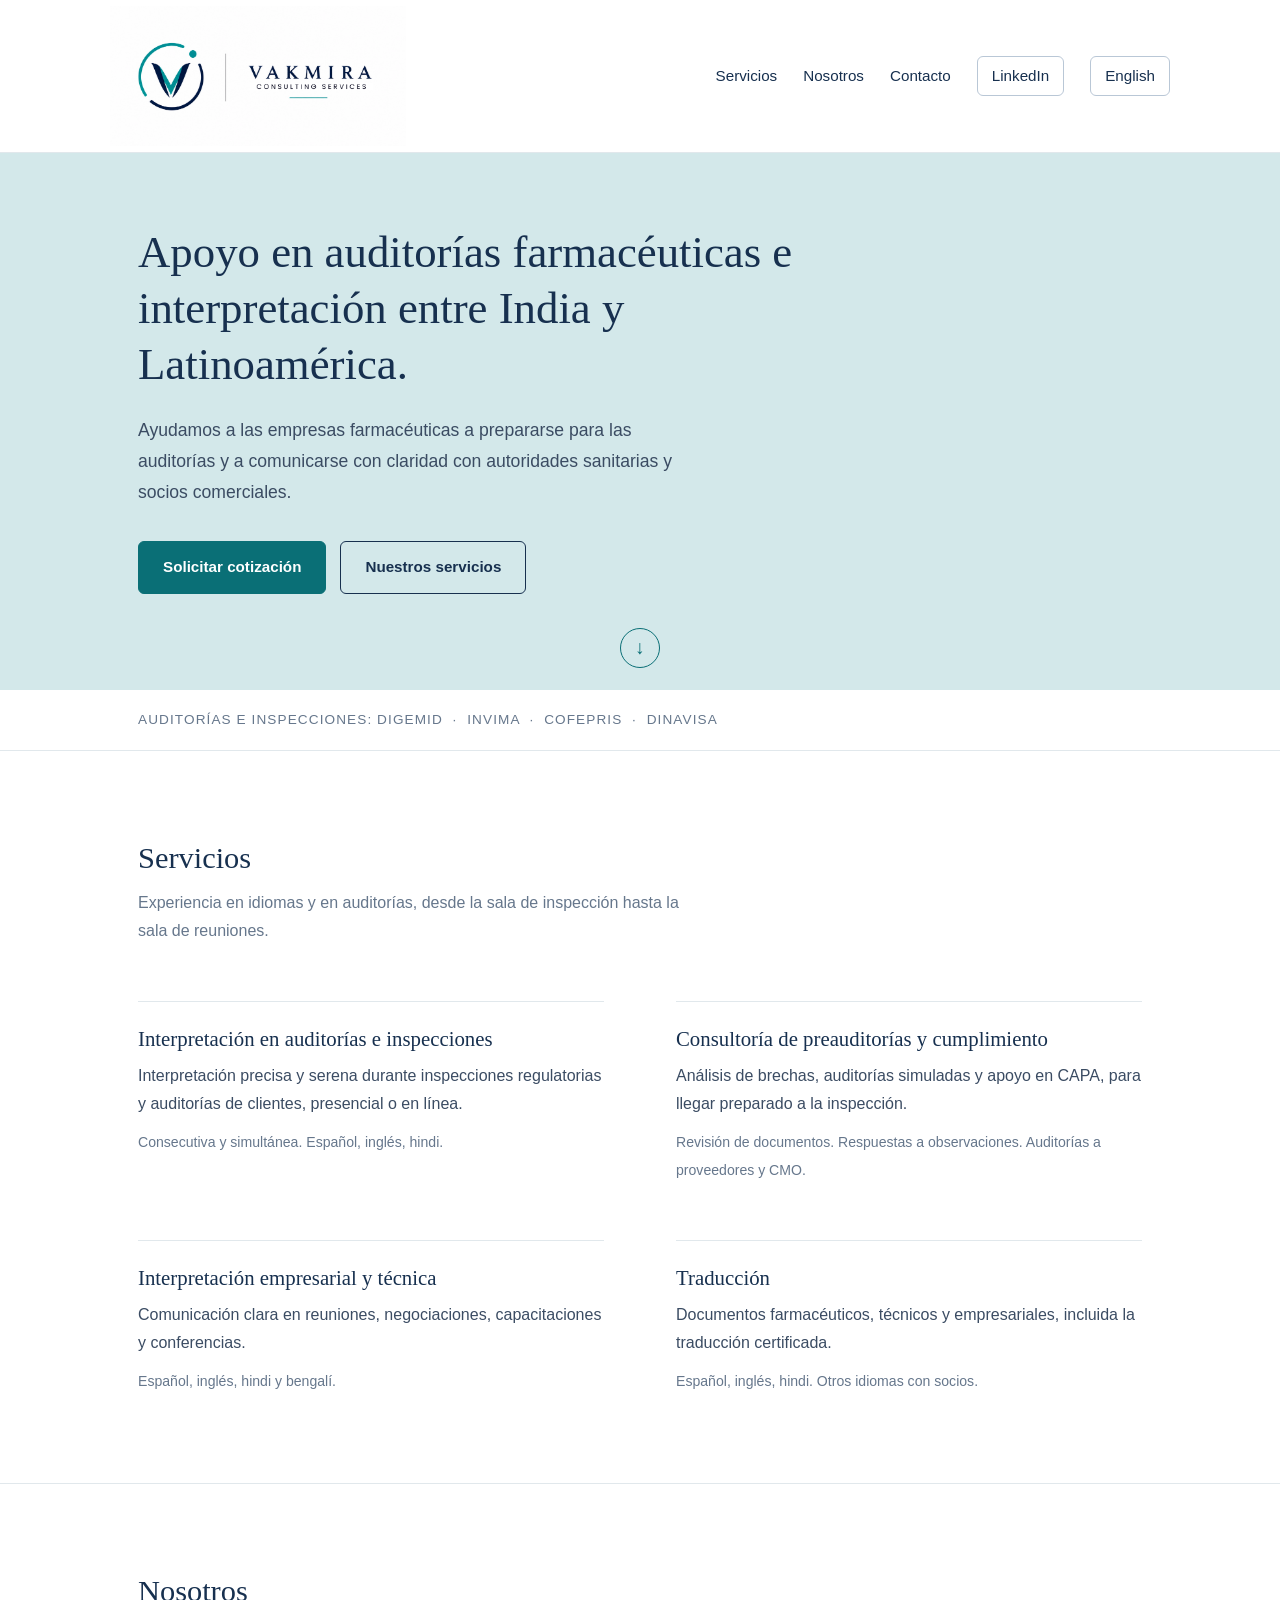
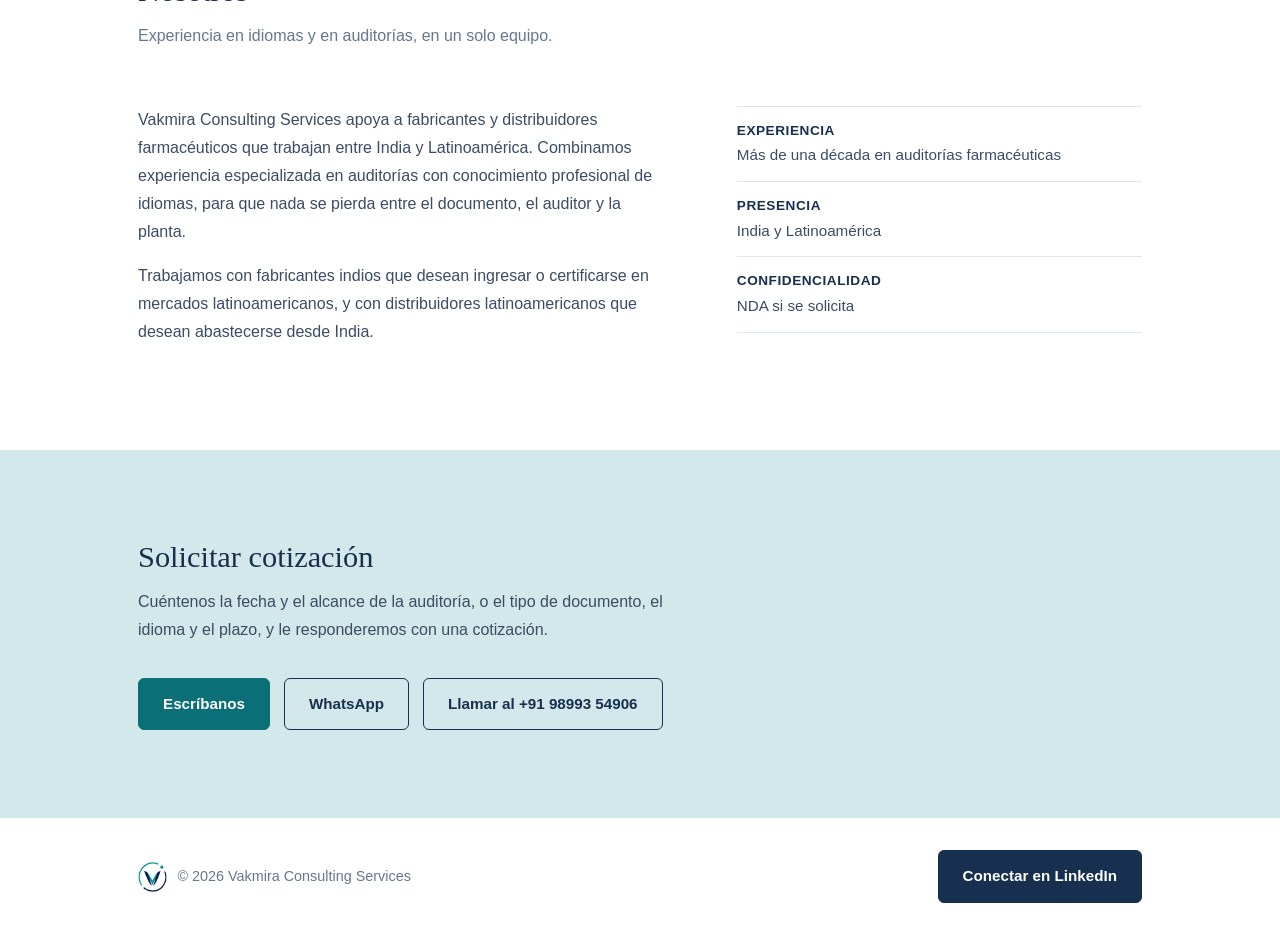
==== commit 398cfbae: "stylistic changes" ====
--- a/es.html
+++ b/es.html
@@ -25,7 +25,7 @@
 
 <main id="top">
 
-  <section class="hero">
+  <section class="hero"><a class="cue" href="#servicios" aria-label="Bajar a servicios">↓</a>
     <div class="wrap">
       <h1>Apoyo en auditorías farmacéuticas e interpretación entre India y Latinoamérica.</h1>
       <p>Ayudamos a las empresas farmacéuticas a prepararse para las auditorías y a comunicarse con claridad con autoridades sanitarias y socios comerciales.</p>
--- a/style.css
+++ b/style.css
@@ -6,7 +6,6 @@
   --text: #3B4C63;
   --muted: #66778C;
   --line: #E1E8EC;
-  --tint: #E6F1F2;
   --hero: #D3E8EA;
 }
 * { box-sizing: border-box; }
@@ -18,7 +17,7 @@
 /* Header */
 header { border-bottom: 1px solid var(--line); }
 .bar { display: flex; align-items: center; justify-content: space-between; gap: 16px; flex-wrap: wrap; padding: 6px 0; }
-.bar img { height: 120px; display: block; }
+.bar img { height: 140px; display: block; }
 nav { display: flex; align-items: center; gap: 26px; flex-wrap: wrap; }
 nav a { color: var(--navy); text-decoration: none; font-weight: 500; font-size: .95rem; }
 nav a:hover { color: var(--teal-dark); }
@@ -29,20 +28,23 @@
 .hero { background: var(--hero); padding: 72px 0 96px; position: relative; }
 .hero h1 { font-size: clamp(1.9rem, 4.4vw, 2.8rem); max-width: 700px; }
 .hero p { font-size: 1.1rem; color: var(--text); max-width: 560px; margin: 22px 0 0; }
-.hero::after {
-  content: "↓";
+
+/* The clickable scroll arrow */
+.cue {
   position: absolute; left: 50%; bottom: 22px;
-  width: 38px; height: 38px; line-height: 36px; text-align: center;
+  width: 40px; height: 40px; line-height: 38px; text-align: center;
   border: 1.5px solid var(--teal-dark); border-radius: 50%;
-  color: var(--teal-dark); font-size: 1.2rem;
+  color: var(--teal-dark); font-size: 1.2rem; text-decoration: none;
   transform: translateX(-50%);
   animation: nudge 2s ease-in-out infinite;
 }
+.cue:hover { background: var(--teal-dark); color: #fff; animation: none; }
 @keyframes nudge {
   0%, 100% { transform: translate(-50%, 0); }
   50% { transform: translate(-50%, 7px); }
 }
-@media (prefers-reduced-motion: reduce) { .hero::after { animation: none; } }
+@media (prefers-reduced-motion: reduce) { .cue { animation: none; } }
+
 .strip { padding: 18px 0; border-bottom: 1px solid var(--line); font-size: .85rem; letter-spacing: .08em; text-transform: uppercase; color: var(--muted); }
 
 /* Buttons */
@@ -66,8 +68,8 @@
 .svc p { margin: 0 0 10px; }
 .svc small { color: var(--muted); font-size: .88rem; }
 
-/* About */
-.alt { background: var(--tint); }
+/* About: white, separated from Services by a thin line */
+.alt { background: #fff; border-top: 1px solid var(--line); }
 .about { display: grid; grid-template-columns: 1.3fr 1fr; gap: 72px; }
 .about p { margin: 0 0 16px; }
 .facts { list-style: none; margin: 0; padding: 0; font-size: .95rem; }
@@ -75,7 +77,7 @@
 .facts li:first-child { border-top: 1px solid var(--line); }
 .facts b { display: block; color: var(--navy); font-weight: 600; font-size: .85rem; letter-spacing: .04em; text-transform: uppercase; }
 
-/* Contact */
+/* Contact: same teal as the opening section */
 .contact { background: var(--hero); }
 .contact p { max-width: 560px; margin: 0; }
 
@@ -86,7 +88,7 @@
 /* Phones */
 @media (max-width: 760px) {
   .grid, .about { grid-template-columns: 1fr; gap: 40px; }
-  .bar img { height: 64px; }
+  .bar img { height: 72px; }
   .hero { padding: 48px 0 80px; }
   section { padding: 56px 0; }
 }
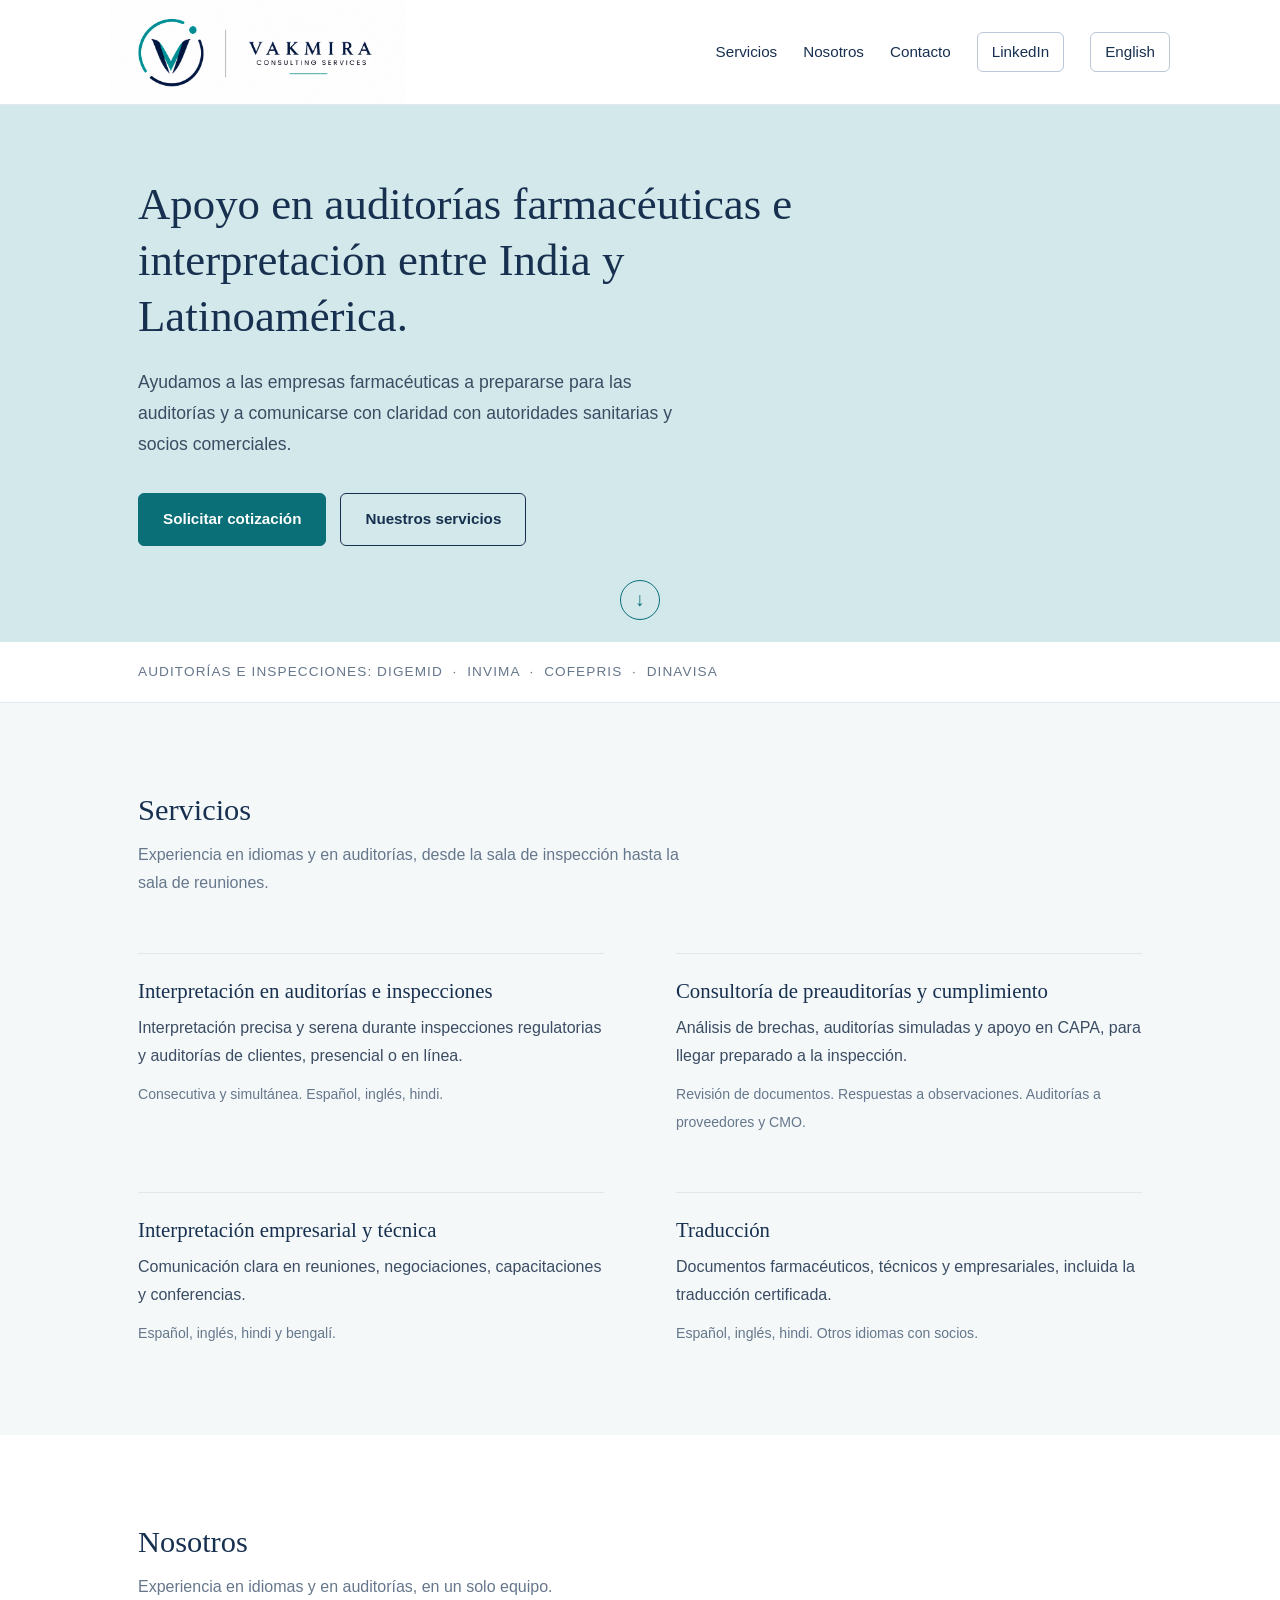
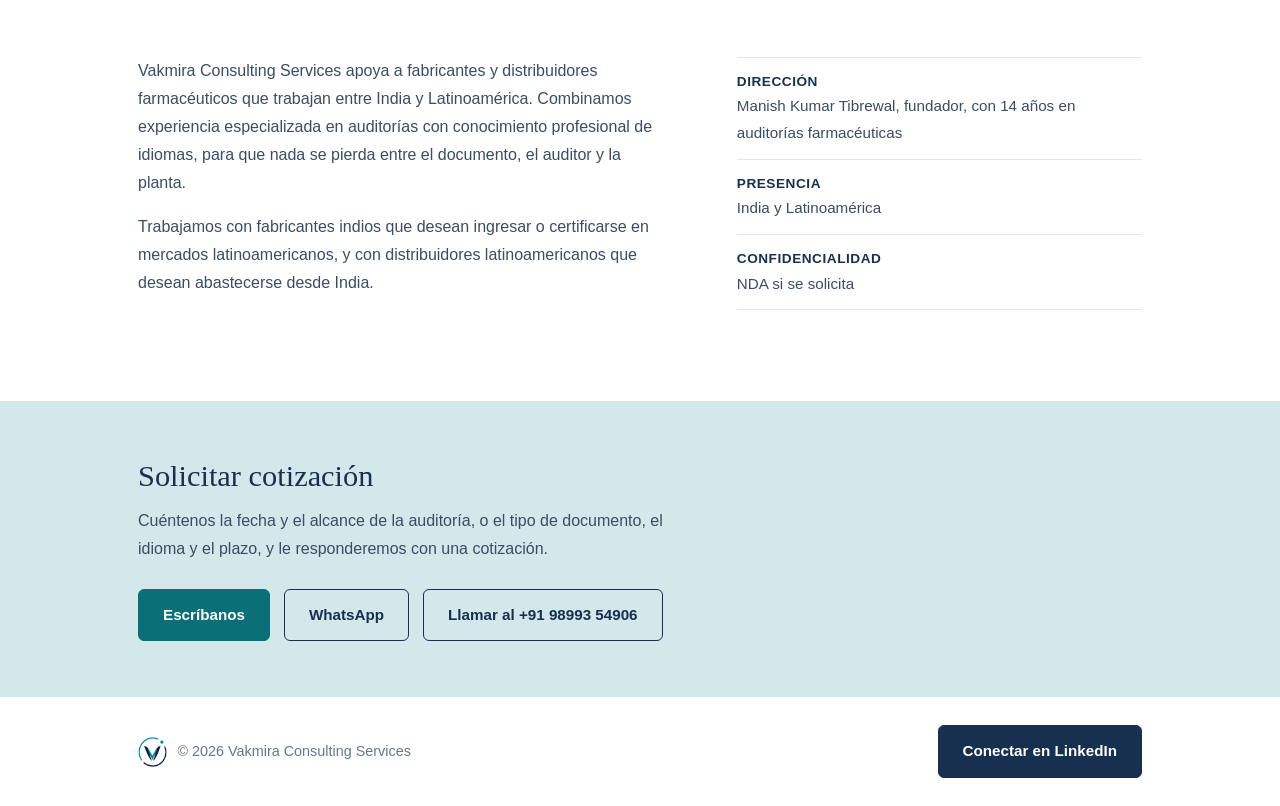
==== commit 4ec3cb7a: "Corrections" ====
--- a/es.html
+++ b/es.html
@@ -77,7 +77,7 @@
           <p>Trabajamos con fabricantes indios que desean ingresar o certificarse en mercados latinoamericanos, y con distribuidores latinoamericanos que desean abastecerse desde India.</p>
         </div>
         <ul class="facts">
-          <li><b>Experiencia</b>Más de una década en auditorías farmacéuticas</li>
+          <li><b>Dirección</b>Manish Kumar Tibrewal, fundador, con 14 años en auditorías farmacéuticas</li>
           <li><b>Presencia</b>India y Latinoamérica</li>
           <li><b>Confidencialidad</b>NDA si se solicita</li>
         </ul>
--- a/style.css
+++ b/style.css
@@ -7,6 +7,7 @@
   --muted: #66778C;
   --line: #E1E8EC;
   --hero: #D3E8EA;
+  --soft: #F4F8F9;
 }
 * { box-sizing: border-box; }
 html { scroll-behavior: smooth; }
@@ -14,10 +15,10 @@
 h1, h2, h3 { font-family: Georgia, "Times New Roman", serif; font-weight: 400; color: var(--navy); line-height: 1.25; margin: 0; }
 .wrap { max-width: 1060px; margin: 0 auto; padding: 0 28px; }
 
-/* Header */
-header { border-bottom: 1px solid var(--line); }
+/* Header: the logo stays big, but its empty margins are trimmed so the band is slimmer */
+header { border-bottom: 1px solid var(--line); overflow: hidden; }
 .bar { display: flex; align-items: center; justify-content: space-between; gap: 16px; flex-wrap: wrap; padding: 6px 0; }
-.bar img { height: 140px; display: block; }
+.bar img { height: 140px; margin: -24px 0; display: block; }
 nav { display: flex; align-items: center; gap: 26px; flex-wrap: wrap; }
 nav a { color: var(--navy); text-decoration: none; font-weight: 500; font-size: .95rem; }
 nav a:hover { color: var(--teal-dark); }
@@ -26,6 +27,7 @@
 
 /* Opening section */
 .hero { background: var(--hero); padding: 72px 0 96px; position: relative; }
+.hero::after { content: none; }
 .hero h1 { font-size: clamp(1.9rem, 4.4vw, 2.8rem); max-width: 700px; }
 .hero p { font-size: 1.1rem; color: var(--text); max-width: 560px; margin: 22px 0 0; }
 
@@ -38,6 +40,7 @@
   transform: translateX(-50%);
   animation: nudge 2s ease-in-out infinite;
 }
+.cue ~ .cue { display: none; }
 .cue:hover { background: var(--teal-dark); color: #fff; animation: none; }
 @keyframes nudge {
   0%, 100% { transform: translate(-50%, 0); }
@@ -61,15 +64,16 @@
 h2 { font-size: 1.9rem; margin-bottom: 12px; }
 .intro { color: var(--muted); max-width: 560px; margin: 0 0 56px; }
 
-/* Services */
+/* Services: a very soft tint, so it differs from About (white) */
+.strip + section { background: var(--soft); }
 .grid { display: grid; grid-template-columns: 1fr 1fr; gap: 56px 72px; }
 .svc { border-top: 1px solid var(--line); padding-top: 24px; }
 .svc h3 { font-size: 1.3rem; margin-bottom: 10px; }
 .svc p { margin: 0 0 10px; }
 .svc small { color: var(--muted); font-size: .88rem; }
 
-/* About: white, separated from Services by a thin line */
-.alt { background: #fff; border-top: 1px solid var(--line); }
+/* About: white */
+.alt { background: #fff; }
 .about { display: grid; grid-template-columns: 1.3fr 1fr; gap: 72px; }
 .about p { margin: 0 0 16px; }
 .facts { list-style: none; margin: 0; padding: 0; font-size: .95rem; }
@@ -77,18 +81,20 @@
 .facts li:first-child { border-top: 1px solid var(--line); }
 .facts b { display: block; color: var(--navy); font-weight: 600; font-size: .85rem; letter-spacing: .04em; text-transform: uppercase; }
 
-/* Contact: same teal as the opening section */
-.contact { background: var(--hero); }
+/* Contact: the same teal as the opening section, with less height */
+.contact { background: var(--hero); padding: 56px 0; }
 .contact p { max-width: 560px; margin: 0; }
+.contact .btns { margin-top: 26px; }
 
-footer { padding: 32px 0; font-size: .9rem; color: var(--muted); }
+footer { padding: 28px 0; font-size: .9rem; color: var(--muted); }
 footer .wrap { display: flex; align-items: center; justify-content: space-between; flex-wrap: wrap; gap: 16px; }
 footer img { height: 30px; vertical-align: middle; margin-right: 10px; }
 
 /* Phones */
 @media (max-width: 760px) {
   .grid, .about { grid-template-columns: 1fr; gap: 40px; }
-  .bar img { height: 72px; }
+  .bar img { height: 80px; margin: -10px 0; }
   .hero { padding: 48px 0 80px; }
   section { padding: 56px 0; }
+  .contact { padding: 44px 0; }
 }
